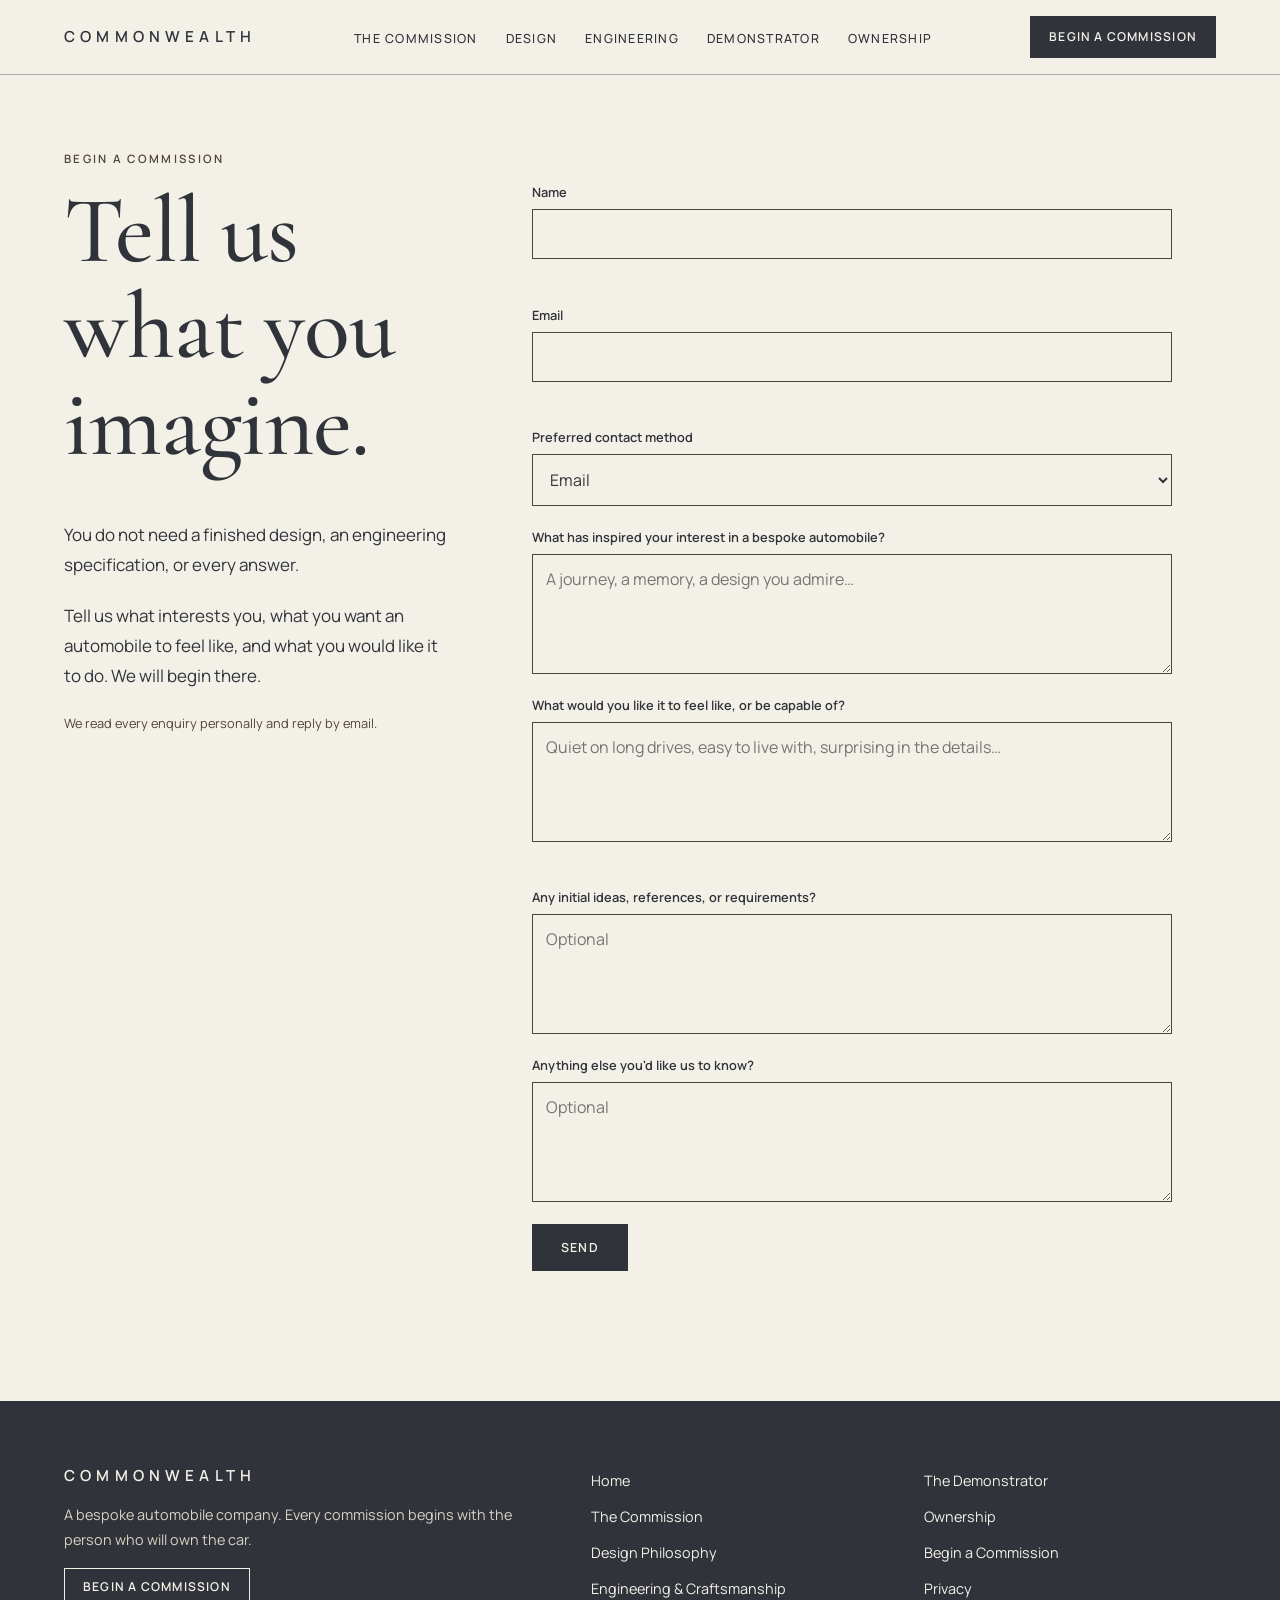
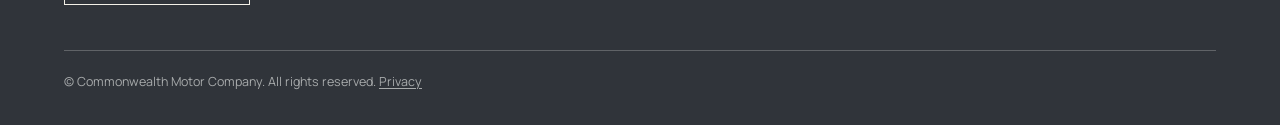
==== begin-a-commission.html @ df8554c3 "Add files via upload" ====
<!DOCTYPE html>
<html lang="en">
<head>
<meta charset="utf-8">
<meta name="viewport" content="width=device-width, initial-scale=1, viewport-fit=cover">
<meta name="description" content="Begin a Commonwealth commission. Tell us what you imagine, and we will begin there.">
<title>Begin a Commission — Commonwealth Motor Company</title>
<link rel="icon" href="assets/favicon.svg" type="image/svg+xml">
<link rel="preconnect" href="https://fonts.googleapis.com">
<link rel="preconnect" href="https://fonts.gstatic.com" crossorigin>
<link href="https://fonts.googleapis.com/css2?family=Cormorant+Garamond:wght@400;500&family=Manrope:wght@400;500;600&display=swap" rel="stylesheet">
<link rel="stylesheet" href="assets/css/site.css">
<noscript><style>
@media(max-width:1180px){
  .menu{display:none}
  .bar{flex-wrap:wrap}
  nav{display:block;position:static;border:0;padding:0;width:100%}
  nav ul{flex-direction:row;flex-wrap:wrap;gap:12px 20px}
  nav a{font-size:.78rem;padding:4px 0}
  .bar>.begin{display:inline-block}
}
</style></noscript>
</head>
<body>
<a class="skip" href="#main">Skip to content</a>

<header><div class="bar">
<a class="wm" href="index.html" aria-label="COMMONWEALTH, home">COMMONWEALTH</a>
<nav id="nav" aria-label="Primary"><ul>
<li><a href="commission.html">The Commission</a></li>
<li><a href="design-philosophy.html">Design</a></li>
<li><a href="engineering-craftsmanship.html">Engineering</a></li>
<li><a href="demonstrator.html">Demonstrator</a></li>
<li><a href="ownership.html">Ownership</a></li>
</ul><a class="begin mbegin" href="begin-a-commission.html" aria-current="page">Begin a Commission</a></nav>
<a class="begin" href="begin-a-commission.html" aria-current="page">Begin a Commission</a>
<button class="menu" id="mb" aria-expanded="false" aria-controls="nav">Menu</button>
</div></header>

<main id="main" tabindex="-1">

<div class="w t split">
  <div>
    <p class="eyebrow">Begin a Commission</p>
    <h1>Tell us what you imagine.</h1>
    <p>You do not need a finished design, an engineering specification, or every answer.</p>
    <p>Tell us what interests you, what you want an automobile to feel like, and what you would like it to do. We will begin there.</p>
    <p class="note">We read every enquiry personally and reply by email.</p>
  </div>
  <div>
    <!-- Connect this form to your email service or CRM before launch (see README).
         Until it is wired up, the form validates and confirms in the browser only. -->
    <form id="f" novalidate>
      <label>Name<input name="name" autocomplete="name" required aria-describedby="e-name"><span class="err" id="e-name"></span></label>
      <label>Email<input name="email" type="email" autocomplete="email" required aria-describedby="e-email"><span class="err" id="e-email"></span></label>
      <label>Preferred contact method<select name="how"><option>Email</option><option>Phone call</option><option>Video call</option><option>No preference</option></select></label>
      <label>What has inspired your interest in a bespoke automobile?<textarea name="a" placeholder="A journey, a memory, a design you admire…"></textarea></label>
      <label>What would you like it to feel like, or be capable of?<textarea name="b" required aria-describedby="e-b" placeholder="Quiet on long drives, easy to live with, surprising in the details…"></textarea><span class="err" id="e-b"></span></label>
      <label>Any initial ideas, references, or requirements?<textarea name="c" placeholder="Optional"></textarea></label>
      <label>Anything else you'd like us to know?<textarea name="d" placeholder="Optional"></textarea></label>
      <div><button class="btn" type="submit">Send</button></div>
    </form>
    <div class="ok" id="ok" role="status" hidden tabindex="-1">
      <h2>Thank you.</h2>
      <p>We have your enquiry and will be in touch shortly.</p>
      <a class="btn q" href="index.html">Back to home</a>
    </div>
  </div>
</div>

</main>

<footer><div class="in">
<div>
  <a class="wm" href="index.html">COMMONWEALTH</a>
  <p>A bespoke automobile company. Every commission begins with the person who will own the car.</p>
  <a class="begin" style="border-color:var(--ivory)" href="begin-a-commission.html">Begin a Commission</a>
</div>
<ul aria-label="Pages">
  <li><a href="index.html">Home</a></li>
  <li><a href="commission.html">The Commission</a></li>
  <li><a href="design-philosophy.html">Design Philosophy</a></li>
  <li><a href="engineering-craftsmanship.html">Engineering &amp; Craftsmanship</a></li>
</ul>
<ul aria-label="More">
  <li><a href="demonstrator.html">The Demonstrator</a></li>
  <li><a href="ownership.html">Ownership</a></li>
  <li><a href="begin-a-commission.html">Begin a Commission</a></li>
  <li><a href="privacy.html">Privacy</a></li>
</ul>
</div><div class="fine">© Commonwealth Motor Company. All rights reserved. <a href="privacy.html">Privacy</a></div></footer>

<script src="assets/js/site.js" defer></script>
</body>
</html>
---- assets/css/site.css ----
/* ==========================================================================
   Commonwealth Motor Company — website
   One stylesheet: tokens, base, layout, components, pages.

   Palette (official): ivory #F3F0E8 · bronze #514438 · graphite #30343A
                       silver #A7AAAB · oxblood #653B3D
   ========================================================================== */

/* --------------------------------------------------------------------------
   1. Tokens
   -------------------------------------------------------------------------- */
:root{
  --ivory:#F3F0E8;
  --bronze:#514438;
  --graphite:#30343A;
  --silver:#A7AAAB;
  --ox:#653B3D;

  --bg:#F3F0E8;
  --ink:#30343A;
  --soft:#514438;
  --rule:#A7AAAB;
  --panel:#E8E3D7;

  --serif:"Cormorant Garamond",Georgia,serif;
  --sans:Manrope,system-ui,sans-serif;

  --m:clamp(20px,5vw,80px);
  --ease:cubic-bezier(.2,.7,.2,1);
  --header-h:66px;

  color-scheme:light;
  box-sizing:border-box;
  padding-top:env(safe-area-inset-top,0px);
  padding-bottom:env(safe-area-inset-bottom,0px);
}

/* --------------------------------------------------------------------------
   2. Base
   -------------------------------------------------------------------------- */
html{scroll-padding-top:calc(var(--header-h,66px) + 92px + env(safe-area-inset-top,0px))}
*{box-sizing:border-box}

body{
  margin:0;
  background:var(--bg);
  color:var(--ink);
  font:400 clamp(17px,1.15vw,19px)/1.78 var(--sans);
  overflow-x:clip;
  -webkit-font-smoothing:antialiased;
  text-rendering:optimizeLegibility;
}

h1,h2,h3{
  font-family:var(--serif);
  font-weight:500;
  letter-spacing:-.012em;
  margin:0 0 .5em;
  text-wrap:balance;
  color:var(--ink);
}
h1{font-size:clamp(2.7rem,7.4vw,6rem);line-height:1.02}
h2{font-size:clamp(2.1rem,4.2vw,3.8rem);line-height:1.08}
h3{font-size:clamp(1.4rem,2.2vw,1.9rem);line-height:1.15}
p{margin:0 0 1.2em;max-width:58ch;text-wrap:pretty}
a{color:inherit}
:focus-visible{outline:2px solid var(--ox);outline-offset:3px}

.skip{position:absolute;left:-999px}
.skip:focus{left:8px;top:8px;background:var(--bg);padding:8px;z-index:20}

.eyebrow{
  font:600 .72rem var(--sans);
  letter-spacing:.2em;
  text-transform:uppercase;
  color:var(--soft);
  margin:0 0 1.4em;
}

/* Page enter motion */
main{animation:in .45s var(--ease)}
@keyframes in{from{opacity:0}}
@media(prefers-reduced-motion:reduce){*{animation:none!important;transition:none!important}}

/* --------------------------------------------------------------------------
   3. Header / navigation
   -------------------------------------------------------------------------- */
header{
  position:sticky;
  top:env(safe-area-inset-top,0px);
  z-index:10;
  background:var(--bg);
  border-bottom:1px solid var(--rule);
  transition:box-shadow .3s var(--ease);
}
.bar{
  display:flex;
  align-items:center;
  justify-content:space-between;
  gap:20px;
  padding:16px var(--m);
  max-width:1440px;
  margin:0 auto;
}
.wm{font:600 .95rem var(--sans);letter-spacing:.34em;text-decoration:none}
nav ul{display:flex;gap:28px;list-style:none;margin:0;padding:0}
nav a,.cta-s{
  font-size:.78rem;
  letter-spacing:.1em;
  text-transform:uppercase;
  text-decoration:none;
  font-weight:500;
  background:linear-gradient(currentColor,currentColor) 0 100%/0 1px no-repeat;
  padding:4px 0;
  transition:background-size .3s var(--ease);
}
nav a:hover,nav a[aria-current]{background-size:100% 1px}

.begin{
  border:1px solid var(--ink);
  padding:9px 18px;
  font-size:.76rem;
  letter-spacing:.1em;
  text-transform:uppercase;
  text-decoration:none;
  font-weight:600;
  transition:background .25s,color .25s;
}
.begin:hover,.begin[aria-current]{background:var(--ink);color:var(--bg)}

.menu{
  display:none;
  background:none;
  border:1px solid var(--ink);
  color:var(--ink);
  padding:9px 16px;
  font:600 .8rem var(--sans);
  letter-spacing:.1em;
  text-transform:uppercase;
  cursor:pointer;
}
@media(max-width:1180px){
  .menu{display:block}
  nav{
    display:none;
    position:absolute;
    left:0;
    right:0;
    top:100%;
    background:var(--bg);
    border-bottom:1px solid var(--rule);
    padding:12px var(--m) 28px;
  }
  nav.open{display:block}
  nav ul{flex-direction:column;gap:4px}
  nav a{display:inline-block;font-size:1rem;padding:10px 0}
  .bar>.begin{display:none}
  .mbegin{display:inline-block!important;margin-top:16px}
}
.mbegin{display:none}

/* --------------------------------------------------------------------------
   4. Layout
   -------------------------------------------------------------------------- */
.w{max-width:1440px;margin:0 auto;padding:clamp(64px,9vw,128px) var(--m)}
.w.t{padding-top:clamp(40px,6vw,88px)}

.band{background:var(--panel)}

.split{display:grid;grid-template-columns:4fr 7fr;gap:clamp(24px,6vw,96px)}
.split.r{grid-template-columns:7fr 5fr}
@media(max-width:900px){.split,.split.r{grid-template-columns:1fr}}

.hero{
  display:grid;
  grid-template-columns:5fr 7fr;
  gap:clamp(24px,4vw,72px);
  align-items:center;
  min-height:min(86vh,820px);
}
@media(max-width:900px){.hero{grid-template-columns:1fr;min-height:0}}
.hero p.l{font-size:1.1rem;color:var(--soft);margin-top:1.2em}

/* --------------------------------------------------------------------------
   5. Components
   -------------------------------------------------------------------------- */

/* Buttons */
.btn{
  display:inline-block;
  padding:14px 28px;
  background:var(--ink);
  color:var(--bg);
  text-decoration:none;
  font:600 .78rem var(--sans);
  letter-spacing:.1em;
  text-transform:uppercase;
  border:1px solid var(--ink);
  margin:0 14px 14px 0;
  cursor:pointer;
  transition:background .25s,color .25s;
}
.btn:hover{background:var(--bronze);border-color:var(--bronze);color:var(--ivory)}
.btn.q{background:none;color:var(--ink)}
.btn.q:hover{background:var(--ink);color:var(--bg);border-color:var(--ink)}

/* Media panels — replace the pull quote with an <img>/<picture> when photography is ready */
.ph{
  background:var(--graphite);
  color:var(--ivory);
  position:relative;
  display:flex;
  flex-direction:column;
  justify-content:flex-end;
  aspect-ratio:16/10;
  overflow:hidden;
}
.ph svg{width:100%;display:block;margin-top:auto}
.ph .pq{
  margin:auto 0 0;
  padding:clamp(20px,3vw,44px);
  font:500 clamp(1.5rem,2.6vw,2.5rem)/1.2 var(--serif);
  letter-spacing:-.01em;
  max-width:none;
}
.ph.b{background:var(--bronze)}
.ph.sq{aspect-ratio:4/5}

/* Pull quote */
.quote{
  font:400 clamp(1.5rem,2.8vw,2.3rem)/1.25 var(--serif);
  border-left:2px solid var(--ox);
  padding-left:24px;
  max-width:28em;
  margin:40px 0;
}

/* Pillars */
.pil{
  display:grid;
  grid-template-columns:repeat(3,1fr);
  gap:0;
  margin-top:56px;
  border-top:1px solid var(--rule);
}
.pil>div{padding:28px 32px 8px 0}
.pil>div+div{border-left:1px solid var(--rule);padding-left:32px}
.pil b{font:400 1rem var(--serif);color:var(--ox);display:block;margin-bottom:12px;letter-spacing:.1em}
@media(max-width:900px){
  .pil{grid-template-columns:1fr}
  .pil>div+div{border-left:0;border-top:1px solid var(--rule);padding-left:0}
}

/* Numbered stage summary */
.st{list-style:none;margin:40px 0 0;padding:0;counter-reset:s}
.st li{
  display:grid;
  grid-template-columns:64px 160px 1fr;
  gap:12px 24px;
  padding:20px 0;
  border-top:1px solid var(--rule);
  align-items:baseline;
}
.st li::before{counter-increment:s;content:"0" counter(s);font:400 1.3rem var(--serif);color:var(--ox)}
.st strong{font:400 1.5rem var(--serif)}
@media(max-width:700px){
  .st li{grid-template-columns:44px 1fr}
  .st li span{grid-column:2}
}

/* Quiet list */
.lst{list-style:none;margin:28px 0 0;padding:0}
.lst li{padding:16px 0;border-top:1px solid var(--rule)}
.lst strong{font:400 1.35rem var(--serif);display:block}

/* FAQ */
.faq{margin-top:32px;max-width:860px;border-bottom:1px solid var(--rule)}
.faq details{border-top:1px solid var(--rule);padding:4px 0}
.faq summary{
  cursor:pointer;
  font:500 1.45rem var(--serif);
  padding:16px 0;
  list-style:none;
  display:flex;
  justify-content:space-between;
  gap:20px;
}
.faq summary::-webkit-details-marker{display:none}
.faq summary::after{content:"+";color:var(--ox);font-size:1.6rem;line-height:1}
.faq details[open] summary::after{content:"\2212"}
.faq details p{padding-bottom:12px}

/* Continue link */
.nx{
  display:flex;
  justify-content:space-between;
  align-items:baseline;
  gap:20px;
  padding:40px var(--m);
  border-top:1px solid var(--rule);
  text-decoration:none;
  max-width:1440px;
  margin:0 auto;
}
.nx span{font:600 .72rem var(--sans);letter-spacing:.2em;text-transform:uppercase;color:var(--soft)}
.nx strong{
  font:500 clamp(1.5rem,3.2vw,2.6rem) var(--serif);
  background:linear-gradient(currentColor,currentColor) 0 100%/0 1px no-repeat;
  transition:background-size .3s var(--ease);
}
.nx:hover strong{background-size:100% 1px}

/* Dark surface */
.dark{background:var(--graphite);color:var(--ivory)}
.dark .eyebrow,.dark p{color:#d8d2c4}
.dark .btn{background:var(--ivory);color:var(--graphite);border-color:var(--ivory)}
.dark .btn:hover{background:var(--silver);border-color:var(--silver);color:var(--graphite)}
.dark :focus-visible{outline-color:var(--silver)}
.dark .st li,.dark .lst li{border-top-color:rgba(167,170,171,.4)}

/* --------------------------------------------------------------------------
   6. Pages
   -------------------------------------------------------------------------- */

/* Commission — full stage blocks */
.stage{
  border-top:1px solid var(--rule);
  padding:40px 0;
  display:grid;
  grid-template-columns:4fr 8fr;
  gap:24px 64px;
}
.stage h2{font-size:clamp(1.8rem,3vw,2.6rem)}
.stage dl{display:grid;grid-template-columns:150px 1fr;gap:10px 20px;margin:0}
.stage dt{
  font:600 .7rem var(--sans);
  letter-spacing:.14em;
  text-transform:uppercase;
  color:var(--soft);
  padding-top:5px;
}
.stage dd{margin:0}
@media(max-width:800px){
  .stage{grid-template-columns:1fr}
  .stage dl{grid-template-columns:1fr;gap:2px}
  .stage dd{margin-bottom:12px}
}

/* Commission — sticky stage index */
.stages-wrap{position:relative}
.stage-index{
  position:sticky;
  top:calc(env(safe-area-inset-top,0px) + var(--header-h,66px));
  z-index:5;
  background:var(--bg);
  border-bottom:1px solid var(--rule);
  margin-top:clamp(16px,3vw,40px);
}
.stage-index ol{
  list-style:none;
  display:flex;
  gap:26px;
  margin:0 auto;
  padding:0 var(--m);
  max-width:1440px;
  overflow-x:auto;
  scrollbar-width:none;
}
.stage-index ol::-webkit-scrollbar{display:none}
.stage-index a{
  position:relative;
  display:block;
  padding:13px 0;
  white-space:nowrap;
  font:600 .7rem var(--sans);
  letter-spacing:.14em;
  text-transform:uppercase;
  text-decoration:none;
  color:var(--soft);
  transition:color .25s;
}
.stage-index a:hover{color:var(--ink)}
.stage-index a[aria-current]{color:var(--ox)}
.stage-index a[aria-current]::after{
  content:"";
  position:absolute;
  left:0;
  right:0;
  bottom:-1px;
  height:2px;
  background:var(--ox);
}
.w.stages{padding-top:clamp(24px,3vw,48px)}

/* Enquiry form */
form{display:grid;gap:22px;max-width:640px;margin-top:32px}
label{font:600 .8rem var(--sans);display:grid;gap:8px}
input,textarea,select{
  font:400 1rem var(--sans);
  padding:13px;
  border:1px solid var(--soft);
  background:transparent;
  color:var(--ink);
  border-radius:0;
  width:100%;
}
textarea{min-height:120px;resize:vertical}
input[aria-invalid="true"],textarea[aria-invalid="true"]{border-color:var(--ox);border-width:2px}
.err{color:var(--ox);font-weight:500;font-size:.85rem;min-height:1.2em}
.ok{border:1px solid var(--bronze);padding:32px;max-width:640px;margin-top:32px}
.note{font-size:.8rem;color:var(--soft)}
.note a{text-decoration:underline;text-underline-offset:3px}

/* --------------------------------------------------------------------------
   7. Footer
   -------------------------------------------------------------------------- */
footer{background:var(--graphite);color:var(--ivory);padding:64px var(--m) 32px}
footer .in{
  max-width:1440px;
  margin:0 auto;
  display:grid;
  grid-template-columns:5fr 3fr 3fr;
  gap:40px;
}
@media(max-width:800px){footer .in{grid-template-columns:1fr}}
footer ul{list-style:none;margin:0;padding:0}
footer li{margin-bottom:6px}
footer a{text-decoration:none;font-size:.9rem}
footer a:hover{text-decoration:underline}
footer .wm{display:block;margin-bottom:16px}
footer p{color:#d8d2c4;font-size:.9rem}
footer .fine{
  max-width:1440px;
  margin:40px auto 0;
  border-top:1px solid rgba(167,170,171,.4);
  padding-top:20px;
  font-size:.78rem;
  color:var(--silver);
}
footer :focus-visible{outline-color:var(--silver)}
.fine a{font-size:inherit;text-decoration:underline;text-underline-offset:2px}
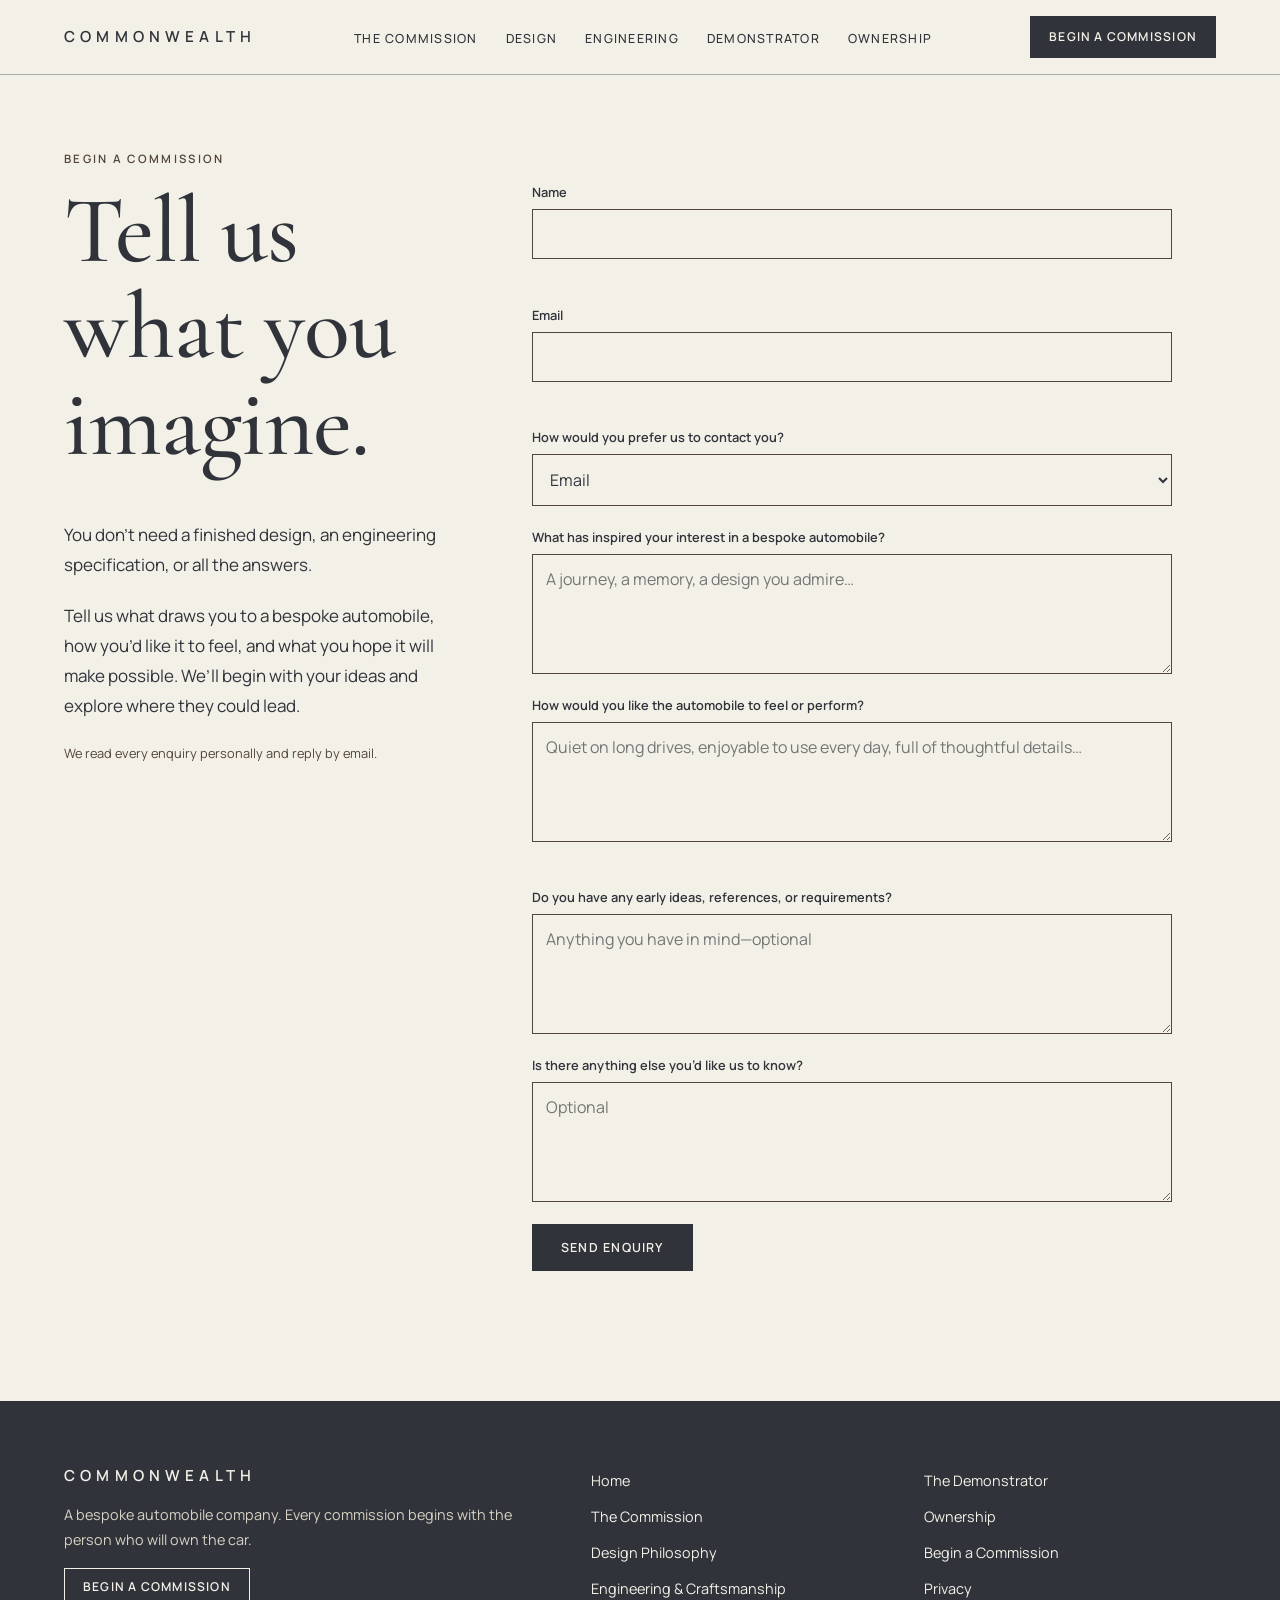
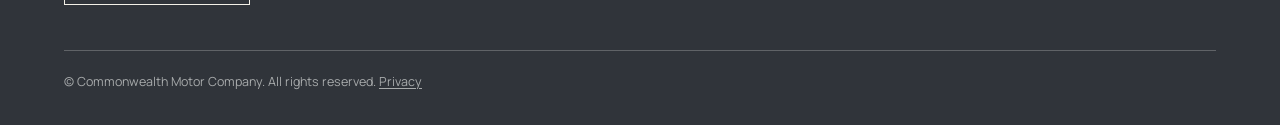
==== commit 0a37c9ed: "Update begin-a-commission.html" ====
--- a/begin-a-commission.html
+++ b/begin-a-commission.html
@@ -3,7 +3,7 @@
 <head>
 <meta charset="utf-8">
 <meta name="viewport" content="width=device-width, initial-scale=1, viewport-fit=cover">
-<meta name="description" content="Begin a Commonwealth commission. Tell us what you imagine, and we will begin there.">
+<meta name="description" content="Begin a Commission — Commonwealth Motor Company. Tell us what you imagine.">
 <title>Begin a Commission — Commonwealth Motor Company</title>
 <link rel="icon" href="assets/favicon.svg" type="image/svg+xml">
 <link rel="preconnect" href="https://fonts.googleapis.com">
@@ -43,26 +43,57 @@
   <div>
     <p class="eyebrow">Begin a Commission</p>
     <h1>Tell us what you imagine.</h1>
-    <p>You do not need a finished design, an engineering specification, or every answer.</p>
-    <p>Tell us what interests you, what you want an automobile to feel like, and what you would like it to do. We will begin there.</p>
+    <p>You don’t need a finished design, an engineering specification, or all the answers.</p>
+    <p>Tell us what draws you to a bespoke automobile, how you’d like it to feel, and what you hope it will make possible. We’ll begin with your ideas and explore where they could lead.</p>
     <p class="note">We read every enquiry personally and reply by email.</p>
   </div>
+
   <div>
-    <!-- Connect this form to your email service or CRM before launch (see README).
-         Until it is wired up, the form validates and confirms in the browser only. -->
+    <!-- Connect this form to an email service or CRM before launch.
+         Until then, submissions are not sent or received. -->
     <form id="f" novalidate>
-      <label>Name<input name="name" autocomplete="name" required aria-describedby="e-name"><span class="err" id="e-name"></span></label>
-      <label>Email<input name="email" type="email" autocomplete="email" required aria-describedby="e-email"><span class="err" id="e-email"></span></label>
-      <label>Preferred contact method<select name="how"><option>Email</option><option>Phone call</option><option>Video call</option><option>No preference</option></select></label>
-      <label>What has inspired your interest in a bespoke automobile?<textarea name="a" placeholder="A journey, a memory, a design you admire…"></textarea></label>
-      <label>What would you like it to feel like, or be capable of?<textarea name="b" required aria-describedby="e-b" placeholder="Quiet on long drives, easy to live with, surprising in the details…"></textarea><span class="err" id="e-b"></span></label>
-      <label>Any initial ideas, references, or requirements?<textarea name="c" placeholder="Optional"></textarea></label>
-      <label>Anything else you'd like us to know?<textarea name="d" placeholder="Optional"></textarea></label>
-      <div><button class="btn" type="submit">Send</button></div>
+      <label>Name
+        <input name="name" autocomplete="name" required aria-describedby="e-name">
+        <span class="err" id="e-name"></span>
+      </label>
+
+      <label>Email
+        <input name="email" type="email" autocomplete="email" required aria-describedby="e-email">
+        <span class="err" id="e-email"></span>
+      </label>
+
+      <label>How would you prefer us to contact you?
+        <select name="how">
+          <option>Email</option>
+          <option>Phone call</option>
+          <option>Video call</option>
+          <option>No preference</option>
+        </select>
+      </label>
+
+      <label>What has inspired your interest in a bespoke automobile?
+        <textarea name="a" placeholder="A journey, a memory, a design you admire…"></textarea>
+      </label>
+
+      <label>How would you like the automobile to feel or perform?
+        <textarea name="b" required aria-describedby="e-b" placeholder="Quiet on long drives, enjoyable to use every day, full of thoughtful details…"></textarea>
+        <span class="err" id="e-b"></span>
+      </label>
+
+      <label>Do you have any early ideas, references, or requirements?
+        <textarea name="c" placeholder="Anything you have in mind—optional"></textarea>
+      </label>
+
+      <label>Is there anything else you’d like us to know?
+        <textarea name="d" placeholder="Optional"></textarea>
+      </label>
+
+      <div><button class="btn" type="submit">Send enquiry</button></div>
     </form>
+
     <div class="ok" id="ok" role="status" hidden tabindex="-1">
       <h2>Thank you.</h2>
-      <p>We have your enquiry and will be in touch shortly.</p>
+      <p>Your enquiry has been submitted. We’ll be in touch by email.</p>
       <a class="btn q" href="index.html">Back to home</a>
     </div>
   </div>
